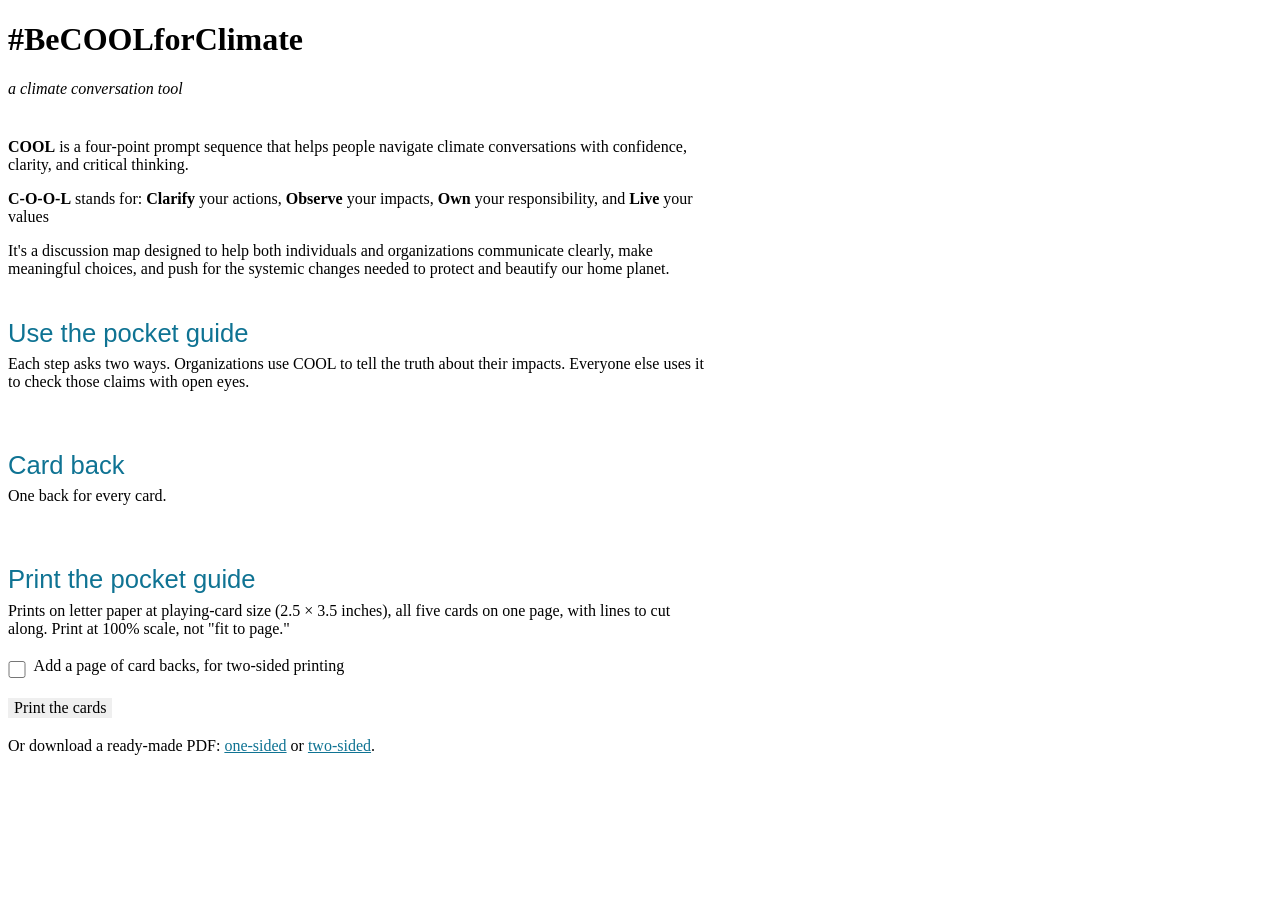
==== index.html @ 663dbf7f "Add files via upload" ====
<!doctype html>
<!-- ==========================================================================
     #BeCOOLforClimate: the pocket guide
     ==========================================================================
     COOL's four steps as five playing-card size cards, to read here or
     print and cut out. cool.js holds every word on the cards and builds
     them; this file holds only the page shell.
     ========================================================================== -->
<html lang="en">
<head>
<meta charset="utf-8">
<meta name="viewport" content="width=device-width, initial-scale=1">
<!-- Content Security Policy: code, styles, fonts, and images may come
     only from this site and Google Fonts. The page has no inline
     scripts, so no fingerprints are needed. -->
<meta http-equiv="Content-Security-Policy" content="default-src 'self'; script-src 'self'; style-src 'self' https://fonts.googleapis.com; font-src https://fonts.gstatic.com; img-src 'self'; connect-src 'self'; object-src 'none'; base-uri 'self'; form-action 'none'">
<title>#BeCOOLforClimate: a climate conversation tool</title>
<meta name="description" content="COOL is a four-point prompt sequence that helps people navigate climate conversations with confidence, clarity, and critical thinking.">
<link rel="icon" type="image/svg+xml" href="/favicon.svg">
<link rel="preconnect" href="https://fonts.googleapis.com">
<link rel="preconnect" href="https://fonts.gstatic.com" crossorigin>
<link href="https://fonts.googleapis.com/css2?family=ADLaM+Display&family=Varela+Round&display=swap" rel="stylesheet">
<link rel="stylesheet" href="/core/atlas.css">
<link rel="stylesheet" href="/cool.css">
</head>
<body>
<header class="page-header">
  <h1>#BeCOOLforClimate</h1>
  <p class="tagline">a climate conversation tool</p>
</header>

<main>
  <section class="intro">
    <p><strong>COOL</strong> is a four&#8209;point prompt sequence that helps people navigate climate conversations with confidence, clarity, and critical thinking.</p>
    <p><strong>C-O-O-L</strong> stands for: <strong>Clarify</strong> your actions, <strong>Observe</strong> your impacts, <strong>Own</strong> your responsibility, and <strong>Live</strong> your values</p>
    <p>It's a discussion map designed to help both individuals and organizations communicate clearly, make meaningful choices, and push for the systemic changes needed to protect and beautify our home planet.</p>
  </section>

  <noscript><p>The cards are built by a script. Turn on JavaScript to use this page.</p></noscript>

  <section aria-labelledby="deckTitle">
    <h2 id="deckTitle">Use the pocket guide</h2>
    <p>Each step asks two ways. Organizations use COOL to tell the truth about their impacts. Everyone else uses it to check those claims with open eyes.</p>
    <ul class="deck" id="deck"></ul>
  </section>

  <section aria-labelledby="backTitle">
    <h2 id="backTitle">Card back</h2>
    <p>One back for every card.</p>
    <div class="deck" id="backDeck"></div>
  </section>

  <section class="print-set" aria-labelledby="printTitle">
    <h2 id="printTitle">Print the pocket guide</h2>
    <p>Prints on letter paper at playing-card size (2.5 &times; 3.5 inches), all five cards on one page, with lines to cut along. Print at 100% scale, not "fit to page."</p>
    <p class="check"><input type="checkbox" id="withBacks"> <label for="withBacks">Add a page of card backs, for two-sided printing</label></p>
    <p><button type="button" class="go" id="printBtn">Print the cards</button></p>
    <p>Or download a ready-made PDF: <a href="/assets/COOL_Pocket_Guide_Cut_Sheet.pdf">one-sided</a> or <a href="/assets/COOL_Pocket_Guide_Two_Sided.pdf">two-sided</a>.</p>
  </section>
</main>

<footer class="site-foot" id="siteFoot"></footer>

<!-- The print sheet: filled by cool.js, shown only when printing. -->
<div class="sheet" id="sheet"></div>

<script type="module" src="/cool.js"></script>
</body>
</html>
---- cool.css ----
/* ==========================================================================
   #BeCOOLforClimate: styles
   ==========================================================================
   The brand colors, the page frame, the header, the footer, and the green
   button come from core/atlas.css. This file holds the cards and the page
   around them.

   Every size on a card is in em, so one font size scales the whole card:
   15px on screen makes a 300 x 420 card, and 12px in print makes a
   2.5 x 3.5 inch playing card.

   CONTENTS
     1. Page
     2. Cards: shared parts
     3. Title card
     4. Step cards
     5. Card back
     6. Print sheet
   ========================================================================== */

/* ==========================================================================
   1. Page
   ========================================================================== */

:root {
  --cool: var(--brand-teal);   /* the swirls, the big letters, the back */
  --cool-text: #0F7393;        /* teal for small words: 5.4:1 on white */
  --cool-tint: #E1F1F7;
  --card-size: 15px;
}

.page-header .tagline {
  font-style: italic;
}

.intro p {
  max-width: 44rem;
  margin: 0 0 1rem;
}

main section {
  margin-top: 2.5rem;
}

main h2 {
  margin: 0 0 0.4rem;
  font-family: 'ADLaM Display', 'Varela Round', sans-serif;
  font-size: 1.6rem;
  font-weight: 400;
  line-height: 1.2;
  color: var(--cool-text);
}

main section > p {
  max-width: 44rem;
  margin: 0 0 1.2rem;
  color: var(--text-secondary);
}

.deck {
  display: grid;
  grid-template-columns: repeat(auto-fill, calc(20 * var(--card-size)));
  gap: 2rem 1.5rem;
  margin: 0;
  padding: 0;
  list-style: none;
}

.about {
  margin: 0.8rem 0 0;
  font-size: 0.95rem;
  color: var(--text-secondary);
}

.go {
  border: none;
  font-family: inherit;
  font-size: 1rem;
  cursor: pointer;
}

.check {
  display: flex;
  align-items: flex-start;
  gap: 0.5rem;
}

.check input {
  width: 1.1rem;
  height: 1.1rem;
  margin: 0.25rem 0 0;
  flex: none;
  accent-color: var(--green-color);
}

.print-set a {
  color: var(--cool-text);
}

/* The print sheet is for paper only. */
.sheet {
  display: none;
}

/* Cards are 300px wide; on narrow phones they shrink to fit. */
@media (max-width: 22rem) {
  :root {
    --card-size: 13.5px;
  }
}

/* ==========================================================================
   2. Cards: shared parts
   ========================================================================== */

.card {
  width: 20em;
  height: 28em;
  display: flex;
  flex-direction: column;
  overflow: hidden;
  padding: 1.2em 1.25em 1em;
  font-size: var(--card-size);
  line-height: 1.3;
  color: var(--text-primary);
  background: var(--bg-primary);
  border: 1px solid var(--border-color);
  border-radius: 0.9333em;
  box-shadow: 0 0.4em 1.2em rgba(15, 23, 42, 0.10);
}

/* No specificity, so every card class below can set its own sizes. */
:where(.card) :where(p, h3) {
  margin: 0;
  font-size: inherit;
}

/* The letter in its open teal ring. */
.mark {
  position: relative;
  flex: none;
  display: inline-grid;
  place-items: center;
  width: 3.4em;
  height: 3.4em;
  font-family: 'ADLaM Display', 'Varela Round', sans-serif;
  font-size: 1em;
  line-height: 1;
  color: var(--text-primary);
}

.mark > span {
  position: relative;
  font-size: 2em;
}

.swirl {
  position: absolute;
  inset: 0;
  width: 100%;
  height: 100%;
  overflow: visible;
}

.swirl path {
  fill: none;
  stroke: var(--cool);
  stroke-width: 3.2;
  stroke-linecap: round;
}

.lens {
  margin-top: 0.9em;
}

.card .lens-label {
  margin-bottom: 0.15em;
  font-size: 0.8em;
  font-weight: 700;
  letter-spacing: 0.06em;
  text-transform: uppercase;
  color: var(--cool-text);
}

/* ==========================================================================
   3. Title card
   ========================================================================== */

.card-brand {
  font-family: 'ADLaM Display', 'Varela Round', sans-serif;
  font-size: 1.5em;
  line-height: 1.15;
  color: var(--cool-text);
}

.card-tag {
  margin-top: 0.15em;
  font-style: italic;
  color: var(--text-secondary);
}

.card-steps {
  margin: 1em 0 0;
  padding: 0;
  list-style: none;
}

.card-steps li {
  display: flex;
  align-items: center;
  gap: 0.55em;
  margin-top: 0.4em;
  font-weight: 700;
}

.card-steps .mark {
  width: 2.2em;
  height: 2.2em;
}

.card-steps .mark > span {
  font-size: 1.25em;
}

.card-box {
  margin-top: auto;
  padding: 0.1em 0.8em 0.7em;
  border-radius: 0.6em;
  background: var(--cool-tint);
  print-color-adjust: exact;
  -webkit-print-color-adjust: exact;
}

.card-box .lens {
  margin-top: 0.6em;
}

/* ==========================================================================
   4. Step cards
   ========================================================================== */

.card-head {
  display: flex;
  align-items: center;
  gap: 0.6em;
}

.card-name {
  font-family: 'ADLaM Display', 'Varela Round', sans-serif;
  font-size: 1.35em;
  font-weight: 400;
  line-height: 1.15;
}

.card-ask {
  margin-top: 0.8em;
  padding-bottom: 0.8em;
  border-bottom: 1px solid var(--border-color);
  font-style: italic;
  color: var(--text-secondary);
}

.card-foot {
  margin-top: auto;
  font-size: 0.8em;
  text-align: right;
  color: var(--text-muted);
}

/* ==========================================================================
   5. Card back
   ========================================================================== */

.back-card {
  align-items: center;
  justify-content: center;
  text-align: center;
  color: #FFFFFF;
  background: var(--cool-text);
  border-color: var(--cool-text);
  print-color-adjust: exact;
  -webkit-print-color-adjust: exact;
}

.back-mark {
  position: relative;
  display: grid;
  place-items: center;
  width: 8em;
  height: 8em;
  font-family: 'ADLaM Display', 'Varela Round', sans-serif;
  font-size: 1.6em;
  line-height: 1;
}

.back-mark > span {
  position: relative;
  font-size: 0.95em;
  letter-spacing: 0.04em;
}

.back-mark .swirl {
  inset: 0.6em;
  width: calc(100% - 1.2em);
  height: calc(100% - 1.2em);
}

.back-mark .swirl path {
  stroke: var(--brand-sky);
  stroke-width: 2.6;
}

.back-name {
  margin-top: 0.6em;
  font-family: 'ADLaM Display', 'Varela Round', sans-serif;
  font-size: 1.4em;
}

.back-tag {
  margin-top: 0.2em;
  font-style: italic;
}

.back-url {
  margin-top: 2.2em;
  font-size: 0.85em;
}

/* ==========================================================================
   6. Print sheet: letter paper, nine spaces to a page, playing-card size
   ========================================================================== */

@media print {
  @page {
    size: letter;
    margin: 0.25in 0.5in;
  }

  :root {
    --card-size: 12px;   /* 20em = 2.5in, 28em = 3.5in */
  }

  body {
    max-width: none;
    padding: 0;
  }

  body > *:not(.sheet) {
    display: none;
  }

  .sheet {
    display: block;
  }

  .sheet-page {
    display: grid;
    grid-template-columns: repeat(3, 2.5in);
    grid-auto-rows: 3.5in;
    width: 7.5in;
    break-after: page;
  }

  .sheet-page:last-child {
    break-after: auto;
  }

  /* Square corners and thin gray lines to cut along. */
  .sheet .card {
    border: 0.5pt solid #9AA5B1;
    border-radius: 0;
    box-shadow: none;
    print-color-adjust: exact;
    -webkit-print-color-adjust: exact;
  }
}
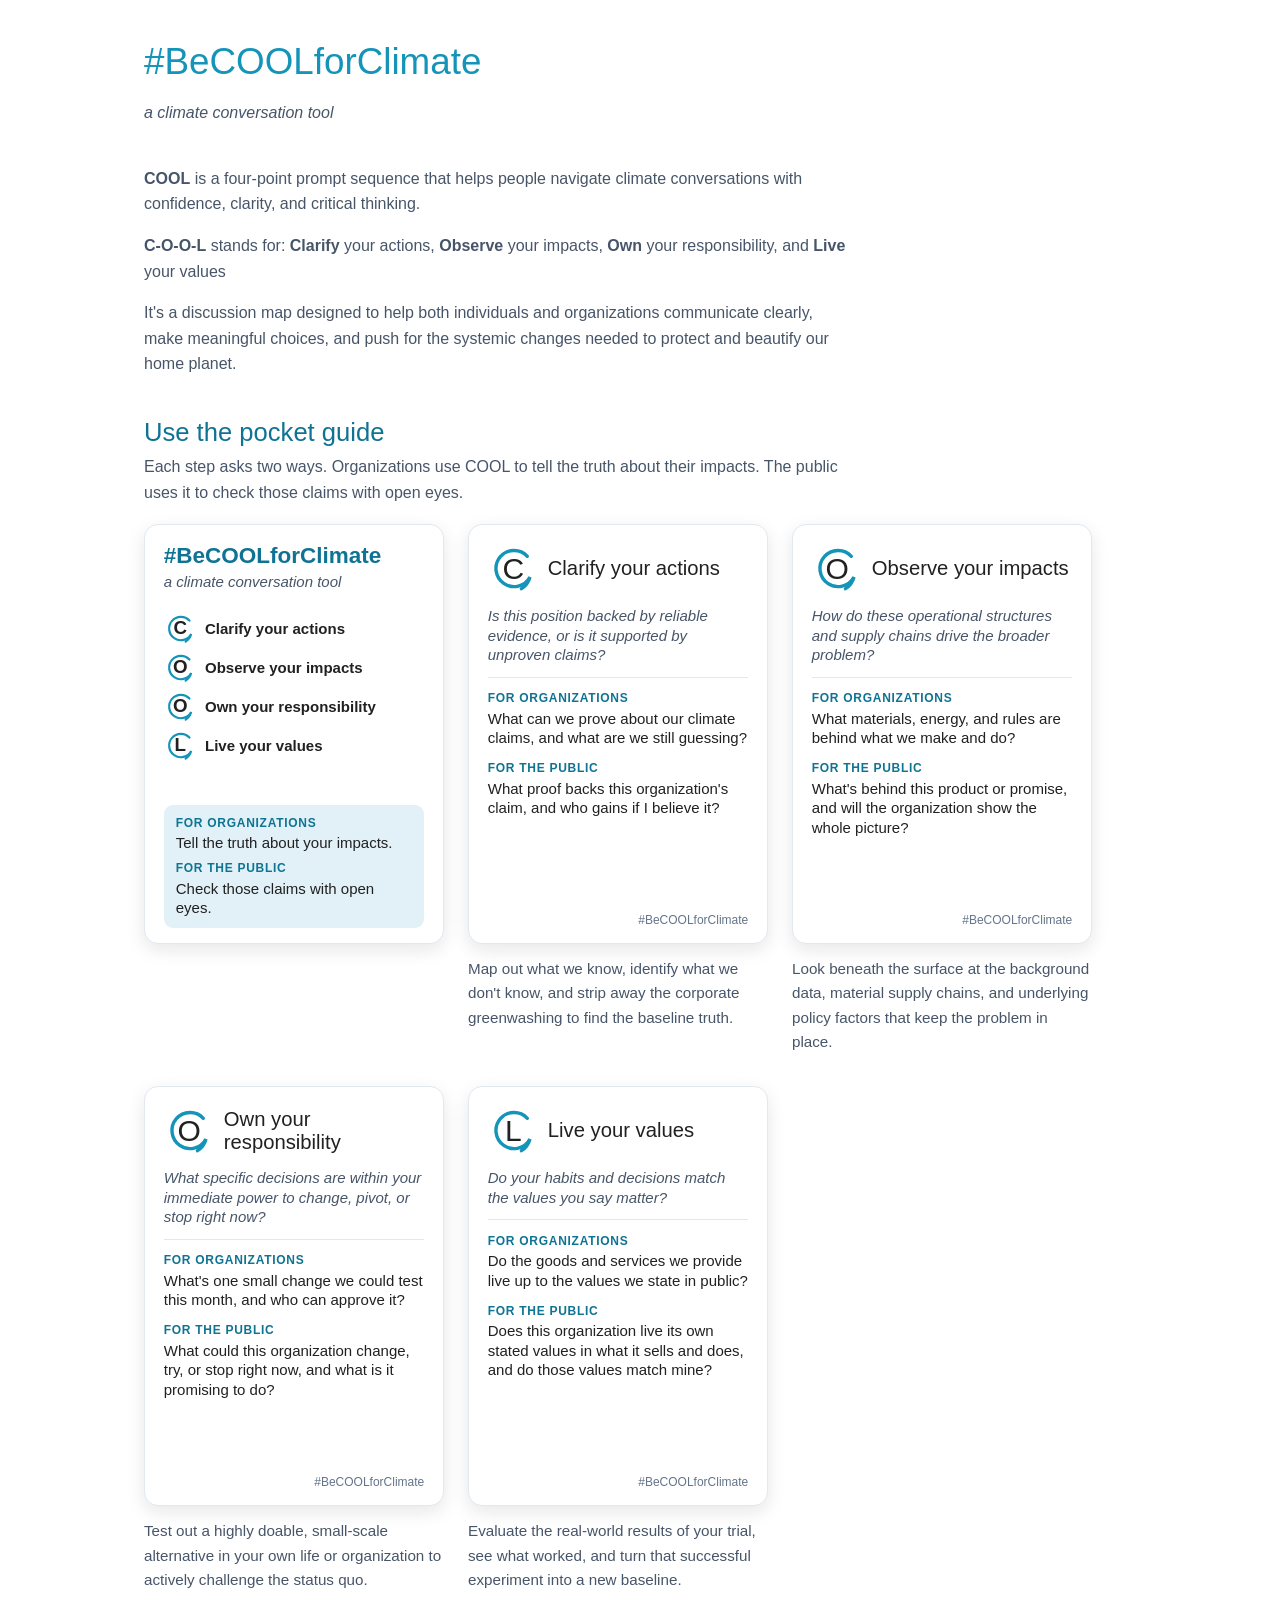
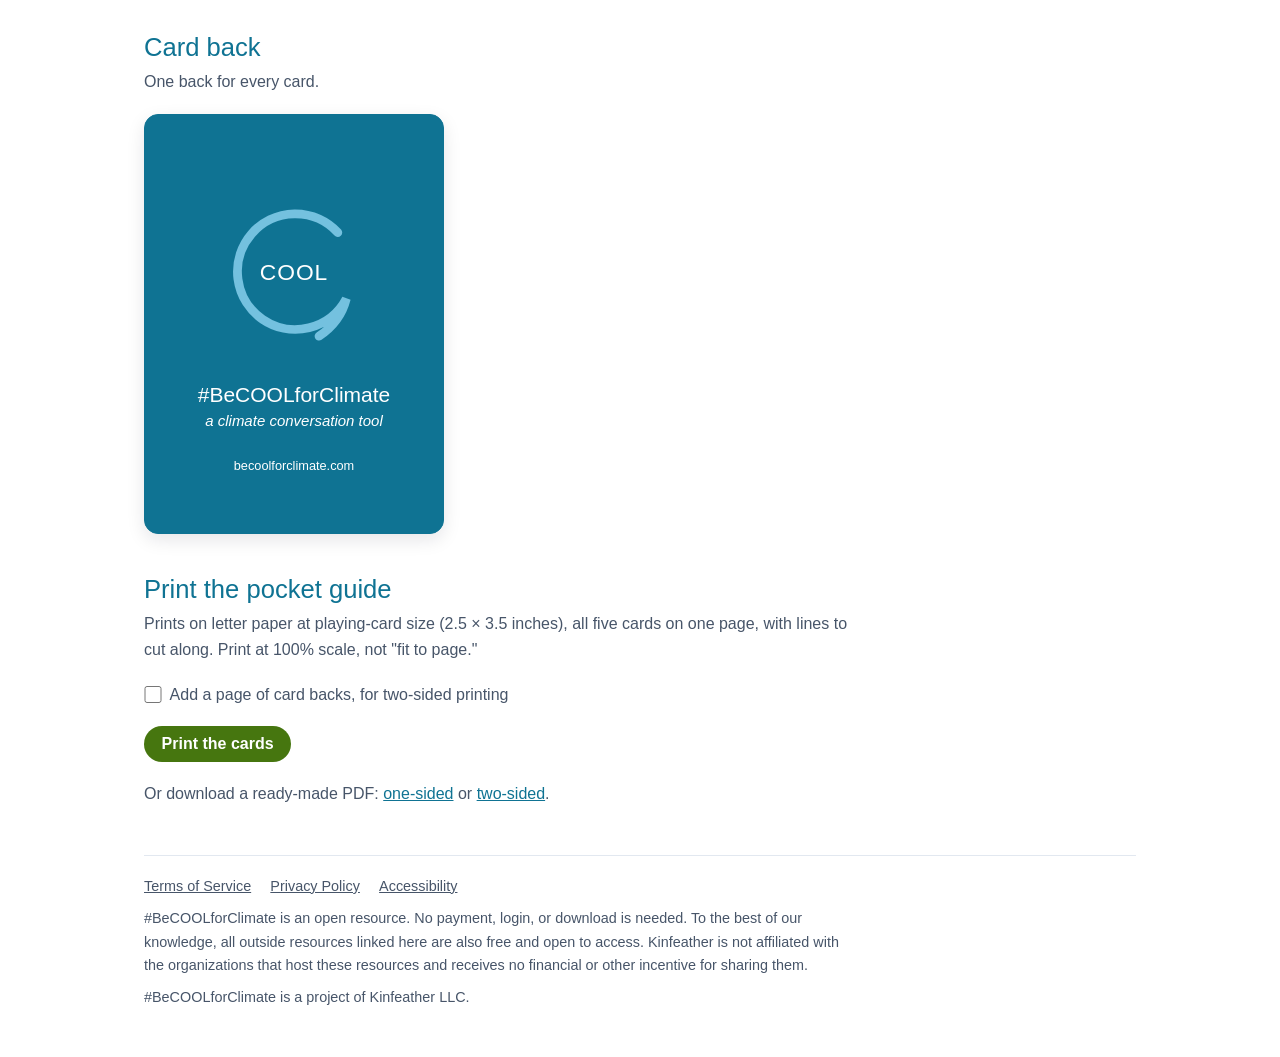
==== commit 7d49308c: "Add files via upload" ====
--- a/index.html
+++ b/index.html
@@ -40,7 +40,7 @@
 
   <section aria-labelledby="deckTitle">
     <h2 id="deckTitle">Use the pocket guide</h2>
-    <p>Each step asks two ways. Organizations use COOL to tell the truth about their impacts. Everyone else uses it to check those claims with open eyes.</p>
+    <p>Each step asks two ways. Organizations use COOL to tell the truth about their impacts. The public uses it to check those claims with open eyes.</p>
     <ul class="deck" id="deck"></ul>
   </section>
 
--- a/core/atlas.css
+++ b/core/atlas.css
@@ -0,0 +1,309 @@
+/* ==========================================================================
+   CORE ATLAS: how the Climate Trailway looks
+   ==========================================================================
+   Every page loads this file first. It is the only place the brand colors,
+   their text shades, and their light tints are written down, and it holds
+   the pieces every page shares: the base text, the page header, the
+   footer, and pills.
+   Each page's own stylesheet adds only its layout.
+   ========================================================================== */
+
+:root {
+  /* The six brand colors. Chosen so every pair looks clearly different,
+     including for common types of color blindness. If one changes, also
+     check the text shades and tints below and the label colors in
+     core/climate-trailway.js; core/index.html flags anything that falls
+     below 4.5:1. */
+  --red-color: #EB0333;
+  --orange-color: #E98B21;
+  --yellow-color: #FCCD01;
+  --green-color: #46760F;
+  --blue-color: #196BB7;
+  --indigo-color: #231566;
+
+  /* Text shades: each color's darker version for words on white or on a
+     light tint. Every one clears 4.5:1 against white. Red, Green, Blue,
+     and Indigo already clear it at full strength, so their shade is the
+     same as the color; Orange and Yellow are darkened toward black until
+     they do. Yellow is darkened further (#786200), so it also clears
+     4.5:1 on its own light tint (5.3:1 on --yellow-tint-1). */
+  --red-text: #EB0333;
+  --orange-text: #AA6518;
+  --yellow-text: #786200;
+  --green-text: #46760F;
+  --blue-text: #196BB7;
+  --indigo-text: #231566;
+
+  /* Light tints: three for each color, lightest first. The Trail uses
+     them for its trail tints and borders. Hand-picked in the brand deck
+     (CC_Branding_091926.pptx, slide 6), so they are not worked out from
+     the colors above: if the palette changes, choose these again.
+     core/index.html shows all 18. */
+  --yellow-tint-1: #FFF2CC; --yellow-tint-2: #F9ED91; --yellow-tint-3: #F9DD67;
+  --orange-tint-1: #FBE5D6; --orange-tint-2: #F8CBAD; --orange-tint-3: #F4B183;
+  --red-tint-1: #F8C4C4; --red-tint-2: #F4A6A6; --red-tint-3: #EF8181;
+  --indigo-tint-1: #E6E0F8; --indigo-tint-2: #CFC5F1; --indigo-tint-3: #AA97E5;
+  --green-tint-1: #E2F0D9; --green-tint-2: #C5E0B4; --green-tint-3: #A9D18E;
+  --blue-tint-1: #DEEBF7; --blue-tint-2: #BDD7EE; --blue-tint-3: #71AADD;
+
+  /* Brand Accents */
+  --brand-sky: #74C1DF;
+  --brand-teal: #1494B9;
+  --brand-lime: #90BB3E;
+
+  /* Global Light UI Colors */
+  --bg-primary: #FFFFFF;
+  --bg-secondary: #F8FAFC;
+  --bg-tertiary: #F1F5F9;
+
+  --text-primary: #212121;
+  --text-secondary: #475569;
+  --text-muted: #64748B;
+
+  --border-color: #E2E8F0;
+  --border-strong: #CBD5E1;
+
+  /* Shadows */
+  --shadow-soft: 0 4px 6px -1px rgba(0,0,0,0.04);
+  --shadow-hover: 0 6px 12px rgba(0,0,0,0.06);
+}
+
+/* ==========================================================================
+   Global Base Styles & Resets
+   ========================================================================== */
+
+* { box-sizing: border-box; }
+
+html, body {
+  background: var(--bg-primary);
+  color: var(--text-primary);
+  font-family: 'Varela Round', -apple-system, BlinkMacSystemFont, sans-serif;
+  -webkit-font-smoothing: antialiased;
+  line-height: 1.6;
+  max-width: none;
+  margin: 0;
+  padding: 0;
+}
+
+/* Hide scrollbar for Chrome, Safari, and Opera */
+html::-webkit-scrollbar,
+body::-webkit-scrollbar {
+  display: none;
+}
+
+/* Hide scrollbar for IE, Edge, and Firefox */
+html,
+body {
+  -ms-overflow-style: none;  /* IE and Legacy Edge */
+  scrollbar-width: none;     /* Firefox */
+}
+
+/* Keeps the page's first and last margins inside the page. */
+body {
+  display: flow-root;
+}
+
+/* ==========================================================================
+   Page frame: the same margins on every page (the Trail, the core
+   reference page, and the small pages). 40px above, 48px below,
+   20px at the sides on phones; on wider screens the page is one centered
+   column, 62rem (992px) wide, with everything left-aligned in it. Pages
+   set no margins of their own: change them here.
+   ========================================================================== */
+body {
+  max-width: calc(62rem + 2.5rem);
+  margin: 0 auto;
+  padding: 2.5rem 1.25rem 3rem;
+}
+
+/* The footer every page shares (core/site-foot.js; the home and 404
+   pages hold typed copies): the legal links, the note, the owner line. */
+.site-foot {
+  margin-top: 3rem;
+  padding-top: 1.2rem;
+  border-top: 1px solid var(--border-color);
+  font-size: 0.9rem;
+  color: var(--text-secondary);
+}
+
+.site-foot ul {
+  display: flex;
+  flex-wrap: wrap;
+  gap: 0.4rem 1.2rem;
+  margin: 0 0 0.6rem;
+  padding: 0;
+  list-style: none;
+}
+
+.site-foot a {
+  color: var(--text-secondary);
+}
+
+.site-foot p {
+  max-width: 44rem;
+  margin: 0 0 0.6rem;
+}
+
+.site-foot p:last-child {
+  margin-bottom: 0;
+}
+
+/* ==========================================================================
+   Page header: the title and one-line description at the top of every page
+   ========================================================================== */
+
+.page-header {
+  text-align: left;
+  margin-bottom: 1.5rem;
+}
+
+.page-header h1 {
+  font-family: 'ADLaM Display', 'Varela Round', sans-serif;
+  font-size: 2.3rem;
+  font-weight: 500;
+  color: var(--brand-teal);
+  margin: 0 0 1rem 0;
+  line-height: 1.2;
+  display: flex;
+  align-items: center;
+  gap: 0.5rem;
+}
+
+.page-header p {
+  font-size: 1rem;
+  color: var(--text-secondary);
+  margin: 0;
+}
+
+/* ==========================================================================
+   Shared page pieces
+   ========================================================================== */
+
+/* "Where to go next" buttons at the foot of a page: the neutral pill,
+   a little larger. */
+.next-btn {
+  padding: 0.5rem 1.1rem;
+  font-size: 0.95rem;
+}
+
+/* ==========================================================================
+   Small pages: the "page not found" page (404.html) and the one-line
+   pages that forward old addresses
+   ========================================================================== */
+
+.small-page .lede {
+  margin: 0;
+  font-size: 1.3rem;
+  font-weight: 700;
+  line-height: 1.35;
+  color: var(--green-color);
+}
+
+.small-page + main .intro {
+  max-width: 38rem;
+  margin: 2rem 0 1.6rem;
+  font-size: 1.05rem;
+}
+
+/* The one green button. */
+.go {
+  display: inline-block;
+  padding: 0.55rem 1.1rem;
+  border-radius: 999px;
+  background: var(--green-color);
+  color: #fff;
+  font-weight: 700;
+  text-decoration: none;
+}
+
+.go:hover {
+  background: #375D0B;
+}
+
+.go:focus-visible {
+  outline: 3px solid var(--brand-teal);
+  outline-offset: 2px;
+}
+
+/* A page that moved: one plain line and a link. */
+.moved {
+  font-size: 1.1rem;
+}
+
+/* ==========================================================================
+   Pills: rounded buttons and filters
+   ========================================================================== */
+
+.pill-btn {
+  font-family: inherit;
+  border-radius: 9999px;
+  font-weight: 700;
+  cursor: pointer;
+  background: var(--bg-secondary);
+  border: 1px solid var(--border-color);
+  color: var(--text-primary);
+  text-decoration: none;
+  display: inline-block;
+}
+
+/* Color pills. One recipe for every pill on the site: an 8% tint of the
+   color, a 25% tint border, and words in the text shade mixed 88% with
+   black, so they always clear 4.5:1. core/index.html shows each one with
+   its contrast. Each color class names its color and text shade; the rule
+   after them turns those into the pill. */
+.pill-yellow { --pill-color: var(--yellow-color); --pill-text: var(--yellow-text); }
+.pill-orange { --pill-color: var(--orange-color); --pill-text: var(--orange-text); }
+.pill-red { --pill-color: var(--red-color); --pill-text: var(--red-text); }
+.pill-indigo { --pill-color: var(--indigo-color); --pill-text: var(--indigo-text); }
+.pill-green { --pill-color: var(--green-color); --pill-text: var(--green-text); }
+.pill-blue { --pill-color: var(--blue-color); --pill-text: var(--blue-text); }
+.pill-yellow, .pill-orange, .pill-red,
+.pill-indigo, .pill-green, .pill-blue {
+  background-color: color-mix(in srgb, var(--pill-color) 8%, white);
+  border: 1px solid color-mix(in srgb, var(--pill-color) 25%, white);
+  color: color-mix(in srgb, var(--pill-text) 88%, black);
+}
+
+/* The neutral pill, used for "where to go next" buttons. */
+.pill-all {
+  --pill-color: var(--text-muted);
+  --pill-text: var(--text-secondary);
+  background-color: var(--bg-tertiary);
+  border: 1px solid var(--border-strong);
+  color: var(--text-secondary);
+}
+
+/* Filter pills: hover darkens only the border, so the words keep their
+   contrast. Keyboard focus adds a ring in the same color as the words,
+   which clears 4.5:1 on the pill's tint. The ring sits just inside the
+   pill's edge, so the edge of the page can't cut it off. On the selected
+   pill (dark fill) the ring is white. The small lift is skipped for
+   anyone who has asked their device to reduce motion. */
+.pill-btn:hover {
+  border-color: var(--pill-color, var(--text-muted));
+}
+.pill-btn:focus-visible {
+  border-color: var(--pill-color, var(--text-muted));
+  outline: 2px solid color-mix(in srgb, var(--pill-text, var(--text-secondary)) 88%, black);
+  outline-offset: -4px;
+}
+.pill-btn.active:focus-visible {
+  outline-color: var(--bg-primary);
+}
+@media (prefers-reduced-motion: no-preference) {
+  .pill-btn { transition: background-color 0.15s ease, border-color 0.15s ease, color 0.15s ease, transform 0.15s ease; }
+  .pill-btn:hover { transform: translateY(-1px); }
+}
+
+/* ==========================================================================
+   Global Print Defaults
+   ========================================================================== */
+
+@media print {
+    body {
+        max-width: none;
+        padding: 0;
+        background: var(--bg-primary) !important;
+        color: var(--text-primary) !important;
+    }
+}
